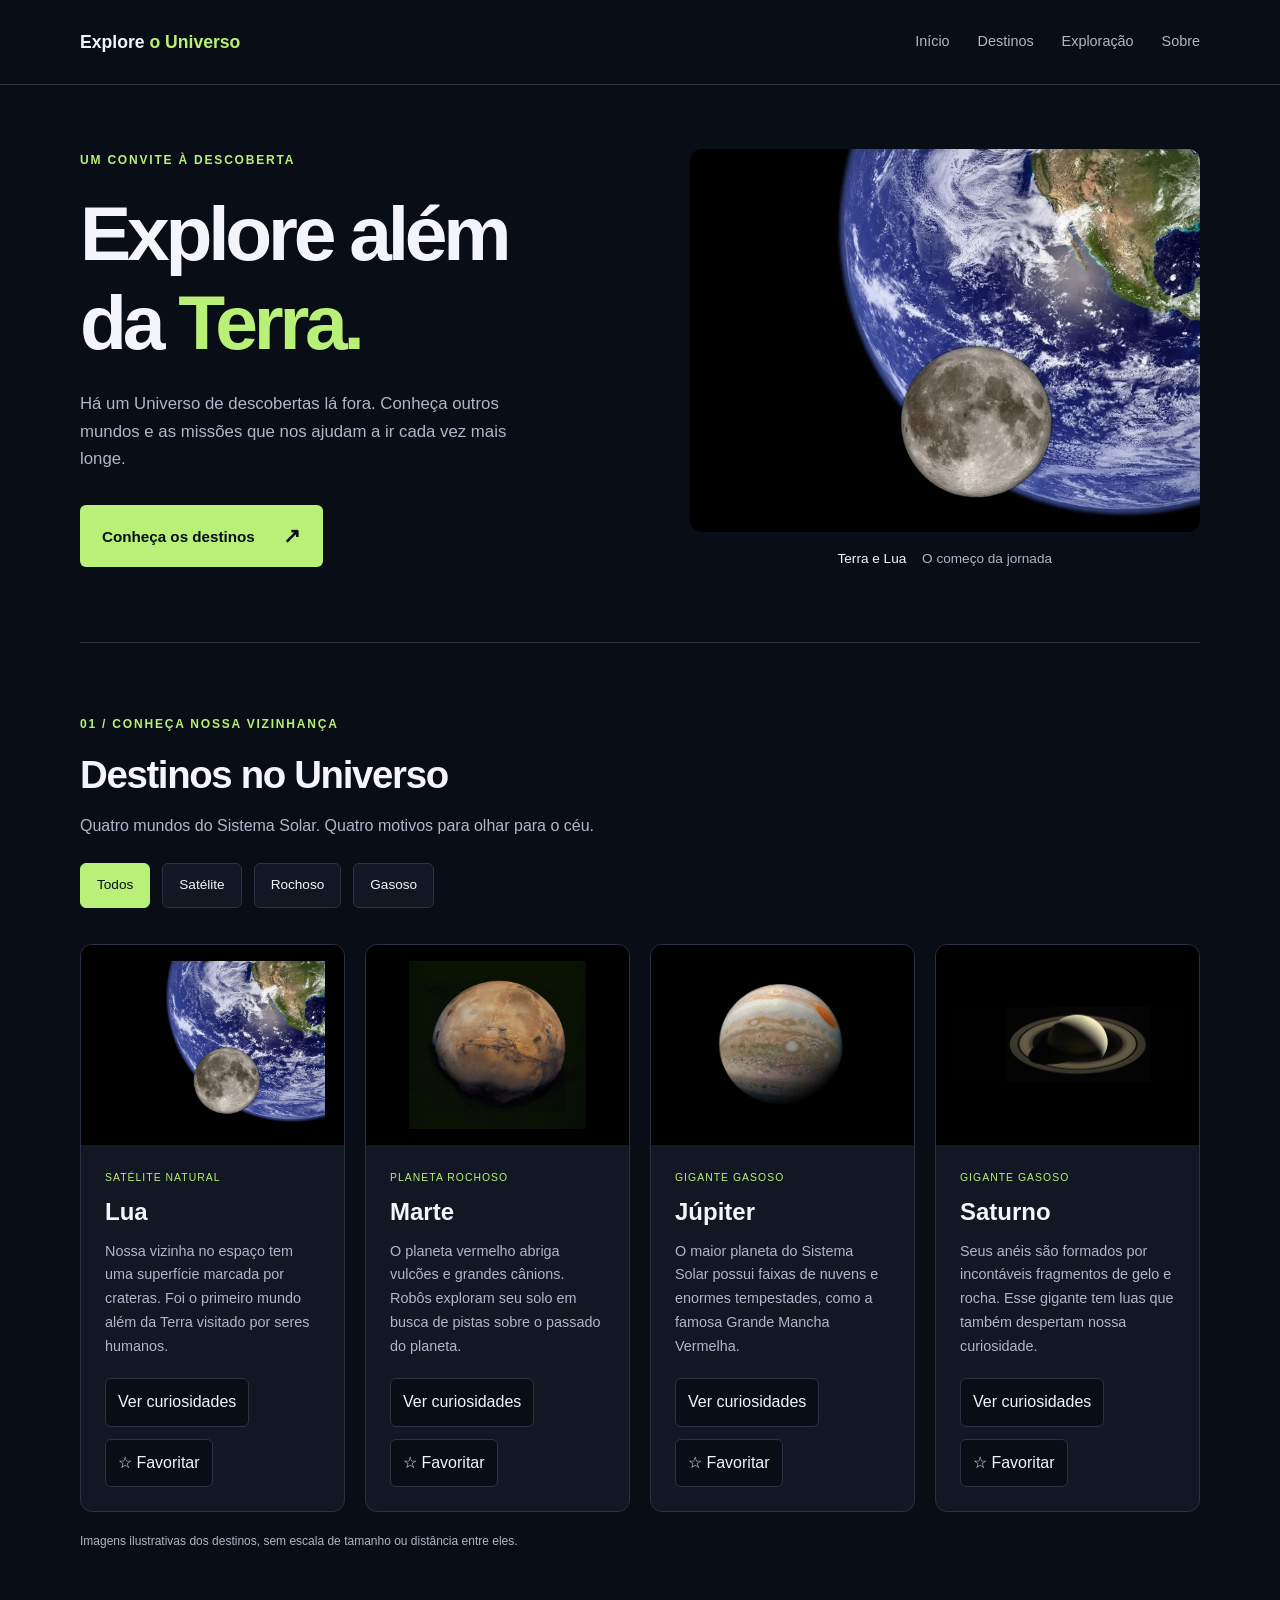
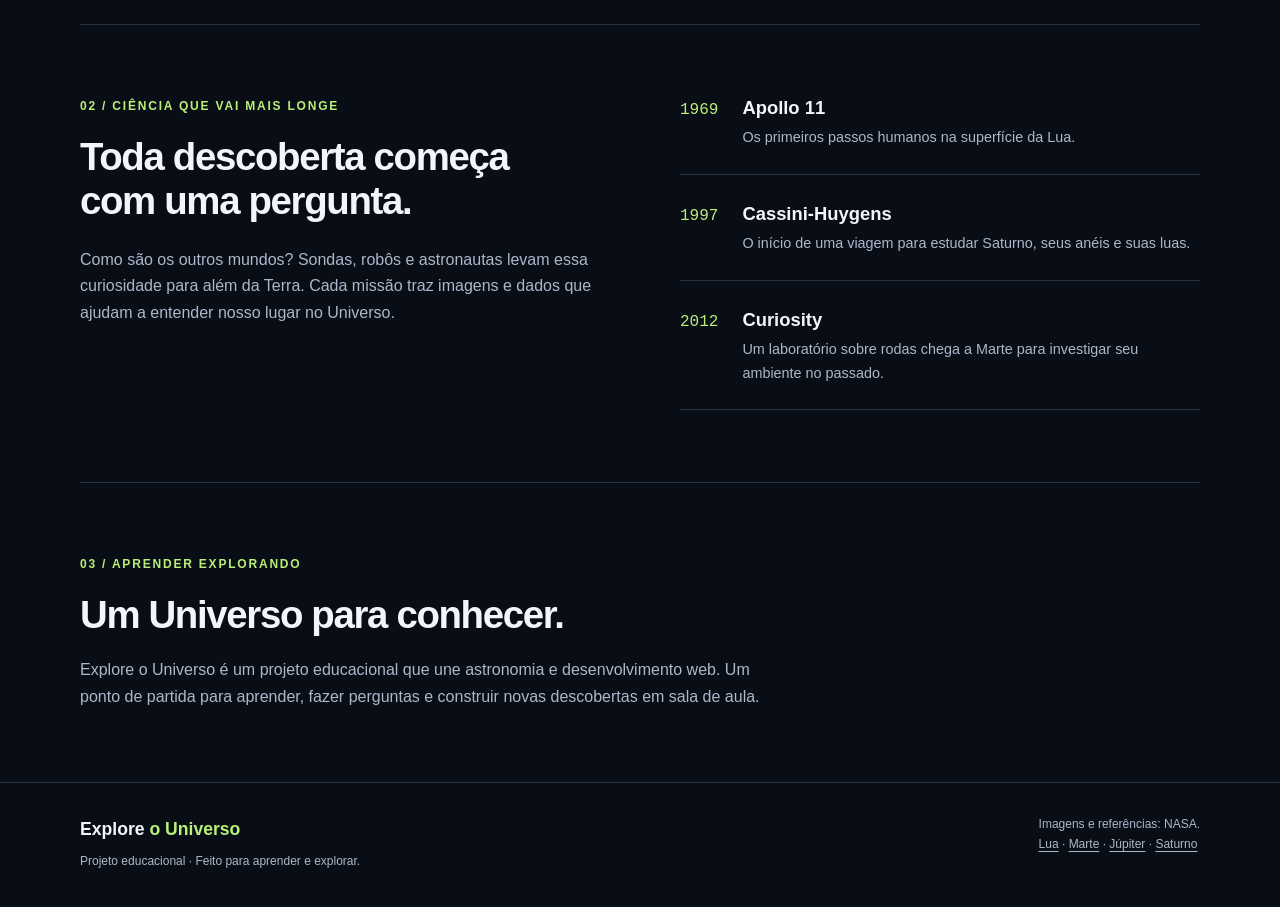
==== versao04/index.html @ 3b654858 "Add files via upload" ====
<!DOCTYPE html>
<html lang="pt-BR">

<head>
  <meta charset="UTF-8">
  <meta name="viewport" content="width=device-width, initial-scale=1.0">
  <meta name="description"
    content="Conheça a Lua, Marte, Júpiter e Saturno e descubra um pouco da história da exploração espacial.">
  <title>Explore o Universo</title>
  <link rel="stylesheet" href="css/estilos.css">
</head>

<body>
  <header class="cabecalho">
    <div class="container cabecalho-conteudo">
      <h1 class="marca"><a href="#inicio">Explore <span>o Universo</span></a></h1>

      <button type="button" class="botao-menu" aria-expanded="false" aria-controls="navegacao-principal">☰ Menu</button>

      <nav aria-label="Navegação principal" id="navegacao-principal" class="navegacao-principal">
        <ul class="menu">
          <li><a href="#inicio">Início</a></li>
          <li><a href="#destinos">Destinos</a></li>
          <li><a href="#exploracao">Exploração</a></li>
          <li><a href="#sobre">Sobre</a></li>
        </ul>
      </nav>
    </div>
  </header>

  <main>
    <section class="destaque container" id="inicio" aria-labelledby="titulo-destaque">
      <div class="destaque-texto">
        <p class="etiqueta">Um convite à descoberta</p>
        <h2 id="titulo-destaque">Explore além<br>da <span>Terra.</span></h2>
        <p class="introducao">Há um Universo de descobertas lá fora. Conheça outros mundos e as missões que nos ajudam a
          ir cada vez mais longe.</p>
        <a class="botao" href="#destinos">Conheça os destinos <span aria-hidden="true">↗</span></a>
      </div>
      <figure class="destaque-imagem">
        <img src="img/lua.webp" alt="Composição mostrando a Lua em primeiro plano e a Terra ao fundo." width="1000"
          height="750">
        <figcaption>Terra e Lua <span>O começo da jornada</span></figcaption>
      </figure>
    </section>

    <section class="destinos secao container" id="destinos" aria-labelledby="titulo-destinos">
      <p class="etiqueta">01 / Conheça nossa vizinhança</p>
      <h2 id="titulo-destinos">Destinos no Universo</h2>
      <p class="descricao-secao">Quatro mundos do Sistema Solar. Quatro motivos para olhar para o céu.</p>

      <!--DIV com o papel/finalidade de um grupo de botões-->
      <!--Usamos o aria-label para descrever/detalhar a finalidade de um grupo de botões-->
      <div class="filtros-destinos" role="group" aria-label="filtrar destinos por categoria">
        <button data-filtro="todos" type="button" class="filtro-ativo" aria-pressed="true">Todos</button>
        <button data-filtro="satélite" type="button" aria-pressed="false">Satélite</button>
        <button  data-filtro="rochoso" type="button" aria-pressed="false">Rochoso</button>
        <button  data-filtro="gasoso" type="button" aria-pressed="false">Gasoso</button>
      </div>
      
      <div class="grade-destinos">
        <article class="card-destino" data-categoria="satélite">
          <img src="img/lua.webp" alt="Lua com áreas claras e escuras, em uma composição com a Terra ao fundo."
            width="760" height="570">
          <div class="card-conteudo">
            <p class="categoria">Satélite natural</p>
            <h3>Lua</h3>
            <p class="descricao-card">Nossa vizinha no espaço tem uma superfície marcada por crateras. Foi o primeiro
              mundo além da Terra visitado por seres humanos.</p>

            <!--Atributos aria
            
            Recursos importantes para sinalizar/avisar ferramentas/tecnologias de acessibilidade sobre diferentes estados dos elementos da página -->

            <div class="acoes-card">

              <button type="button" class="botao-curiosidade" aria-expanded="false" aria-controls="curiosidade-lua">
                Ver curiosidades
              </button>

              <button type="button" class="botao-favorito" aria-pressed="false">
                ☆ Favoritar
              </button>

            </div>

            <p class="curiosidade" id="curiosidade-lua" hidden>
              A Lua leva aproximadamente 27 dias para dar uma volta ao redor da Terra.
            </p>

          </div>
        </article>

        <article class="card-destino" data-categoria="rochoso">
          <img src="img/marte.jpg" alt="Marte visto do espaço, com superfície em tons avermelhados." width="506"
            height="480">
          <div class="card-conteudo">
            <p class="categoria">Planeta rochoso</p>
            <h3>Marte</h3>
            <p class="descricao-card">O planeta vermelho abriga vulcões e grandes cânions. Robôs exploram seu solo em
              busca de pistas sobre o passado do planeta.</p>

            <div class="acoes-card">

              <button type="button" class="botao-curiosidade" aria-expanded="false" aria-controls="curiosidade-marte">
                Ver curiosidades
              </button>

              <button type="button" class="botao-favorito" aria-pressed="false">
                ☆ Favoritar
              </button>

            </div>

            <p class="curiosidade" id="curiosidade-marte" hidden>
              Um dia em Marte dura cerca de 24 horas e 40 minutos.
            </p>

          </div>
        </article>

        <article class="card-destino" data-categoria="gasoso">
          <img src="img/jupiter.jpg" alt="Júpiter com faixas de nuvens e uma grande tempestade oval." width="750"
            height="750">
          <div class="card-conteudo">
            <p class="categoria">Gigante gasoso</p>
            <h3>Júpiter</h3>
            <p class="descricao-card">O maior planeta do Sistema Solar possui faixas de nuvens e enormes tempestades,
              como a famosa Grande Mancha Vermelha.</p>

            <div class="acoes-card">

              <button type="button" class="botao-curiosidade" aria-expanded="false" aria-controls="curiosidade-jupiter">
                Ver curiosidades
              </button>

              <button type="button" class="botao-favorito" aria-pressed="false">
                ☆ Favoritar
              </button>

            </div>

            <p class="curiosidade" id="curiosidade-jupiter" hidden>
              Júpiter leva cerca de 12 anos terrestres para completar uma volta ao redor do Sol.
            </p>

          </div>
        </article>

        <article class="card-destino" data-categoria="gasoso">
          <img src="img/saturno.jpg" alt="Saturno envolvido por seus amplos anéis, contra o fundo escuro do espaço."
            width="960" height="320">
          <div class="card-conteudo">
            <p class="categoria">Gigante gasoso</p>
            <h3>Saturno</h3>
            <p class="descricao-card">Seus anéis são formados por incontáveis fragmentos de gelo e rocha. Esse gigante
              tem luas que também despertam nossa curiosidade.</p>

            <div class="acoes-card">

              <button type="button" class="botao-curiosidade" aria-expanded="false" aria-controls="curiosidade-saturno">
                Ver curiosidades
              </button>

              <button type="button" class="botao-favorito" aria-pressed="false">
                ☆ Favoritar
              </button>

            </div>

            <p class="curiosidade" id="curiosidade-saturno" hidden>
              Saturno leva aproximadamente 29 anos terrestres para completar uma volta ao redor do Sol.
            </p>

          </div>
        </article>
      </div>
      <p class="nota">Imagens ilustrativas dos destinos, sem escala de tamanho ou distância entre eles.</p>
    </section>

    <section class="exploracao secao container" id="exploracao" aria-labelledby="titulo-exploracao">
      <div>
        <p class="etiqueta">02 / Ciência que vai mais longe</p>
        <h2 id="titulo-exploracao">Toda descoberta começa com uma pergunta.</h2>
        <p>Como são os outros mundos? Sondas, robôs e astronautas levam essa curiosidade para além da Terra. Cada missão
          traz imagens e dados que ajudam a entender nosso lugar no Universo.</p>
      </div>
      <ol class="missoes" aria-label="Marcos da exploração espacial">
        <li><span class="ano">1969</span>
          <div>
            <h3>Apollo 11</h3>
            <p>Os primeiros passos humanos na superfície da Lua.</p>
          </div>
        </li>
        <li><span class="ano">1997</span>
          <div>
            <h3>Cassini-Huygens</h3>
            <p>O início de uma viagem para estudar Saturno, seus anéis e suas luas.</p>
          </div>
        </li>
        <li><span class="ano">2012</span>
          <div>
            <h3>Curiosity</h3>
            <p>Um laboratório sobre rodas chega a Marte para investigar seu ambiente no passado.</p>
          </div>
        </li>
      </ol>
    </section>

    <section class="sobre secao container" id="sobre" aria-labelledby="titulo-sobre">
      <p class="etiqueta">03 / Aprender explorando</p>
      <h2 id="titulo-sobre">Um Universo para conhecer.</h2>
      <p>Explore o Universo é um projeto educacional que une astronomia e desenvolvimento web. Um ponto de partida para
        aprender, fazer perguntas e construir novas descobertas em sala de aula.</p>
    </section>
  </main>

  <footer class="rodape">
    <div class="container rodape-conteudo">
      <div>
        <p class="marca">Explore <span>o Universo</span></p>
        <p class="texto-rodape">Projeto educacional · Feito para aprender e explorar.</p>
      </div>
      <p class="creditos">Imagens e referências: NASA.<br>
        <a href="https://science.nasa.gov/moon/">Lua</a> ·
        <a href="https://science.nasa.gov/mars/">Marte</a> ·
        <a href="https://science.nasa.gov/jupiter/">Júpiter</a> ·
        <a href="https://science.nasa.gov/saturn/">Saturno</a>
      </p>
    </div>
  </footer>

  <script src="js/script.js"></script>

</body>

</html>
---- versao04/css/estilos.css ----
/* Mobile First: estilos-base para telas pequenas. */
:root {
  --fundo: #090d16;
  --superficie: #111824;
  --texto: #f3f5fa;
  --texto-suave: #acb8ca;
  --destaque: #b8f078;
  --borda: #293343;
}

html {
  scroll-behavior: smooth;
}

* {
  box-sizing: border-box;
}

body {
  margin: 0;
  background: var(--fundo);
  color: var(--texto);
  font-family: Arial, Helvetica, sans-serif;
  line-height: 1.65;
}

a {
  color: inherit;
}

img {
  display: block;
  max-width: 100%;
  height: auto;
}

h1,
h2,
h3,
p,
figure {
  margin: 0;
}

h1,
h2,
h3 {
  line-height: 1.15;
}

p {
  color: var(--texto-suave);
}

section {
  scroll-margin-top: 120px;
}

.container {
  width: min(1120px, 90%);
  margin-inline: auto;
}

.secao {
  padding-block: 48px;
}

.etiqueta {
  margin-bottom: 18px;
  color: var(--destaque);
  font-size: 0.75rem;
  font-weight: 700;
  letter-spacing: 0.15em;
  text-transform: uppercase;
}

h2 {
  font-size: clamp(1.8rem, 3vw, 2.6rem);
  letter-spacing: -0.035em;
}

.descricao-secao {
  margin-top: 16px;
}

/* Navegação: os links continuam visíveis e quebram de linha no celular. */
.cabecalho {
  position: sticky;
  top: 0;
  z-index: 10;
  border-bottom: 1px solid var(--borda);
  background: var(--fundo);
}

.cabecalho-conteudo {
  display: flex;
  justify-content: space-between;
  align-items: center;
  flex-wrap: wrap;
  gap: 12px;
  padding-block: 20px;
}

.marca {
  color: var(--texto);
  font-size: 1.1rem;
  font-weight: 700;
  text-decoration: none;
}

.marca a {
  text-decoration: none;
}

.marca span {
  color: var(--destaque);
}

/* =====================================================
   V3 — MENU RESPONSIVO
   Adicionar após os estilos da marca, antes de .menu.
   ===================================================== */
.botao-menu {
  padding: 10px 16px;
  min-width: 80px;
  min-height: 44px;
  border: 1px solid var(--destaque);
  border-radius: 6px;
  background: var(--destaque);
  color: var(--fundo);
  font: inherit;
  font-size: 0.85rem;
  font-weight: 700;
  cursor: pointer;
}

.botao-menu:hover {
  background: #d0ffa0;
}

/* V3: a navegação começa fechada e ocupa uma linha própria quando aberta. */
.navegacao-principal {
  display: none;
  flex-basis: 100%;
}

.navegacao-principal.menu-aberto {
  display: block;
}

/* ================= FIM DA V3 — MENU RESPONSIVO ================= */

.menu {
  display: flex;
  flex-wrap: wrap;
  gap: 8px 20px;
  margin: 0;
  padding: 0;
  list-style: none;
}

.menu a {
  display: inline-block;
  padding-block: 6px;
  color: var(--texto-suave);
  font-size: 0.9rem;
  text-decoration: none;
}

.menu a:hover,
.creditos a:hover {
  color: var(--destaque);
}

a:focus-visible,
button:focus-visible {
  outline: 3px solid var(--destaque);
  outline-offset: 5px;
  border-radius: 3px;
}

/* Destaque: a mesma imagem local da Lua também aparece no primeiro card. */
.destaque {
  display: flex;
  flex-direction: column;
  gap: 36px;
  padding-block: 48px;
}

.destaque h2 {
  font-size: clamp(3rem, 6vw, 5.1rem);
  letter-spacing: -0.055em;
}

.destaque h2 span {
  color: var(--destaque);
}

.introducao {
  max-width: 440px;
  margin-top: 24px;
  font-size: 1.05rem;
}

.botao {
  display: inline-flex;
  align-items: center;
  gap: 28px;
  margin-top: 32px;
  padding: 14px 22px;
  border-radius: 6px;
  background: var(--destaque);
  color: var(--fundo);
  font-size: 0.95rem;
  font-weight: 700;
  text-decoration: none;
}

.botao:hover {
  background: #d0ffa0;
}

.botao span {
  font-size: 1.3rem;
}

.destaque-imagem {
  width: 85%;
  max-width: 340px;
  margin-inline: auto;
}

.destaque-imagem img {
  width: 100%;
  border-radius: 12px;
}

.destaque-imagem figcaption {
  margin-top: 16px;
  text-align: center;
  font-size: 0.85rem;
}

.destaque-imagem figcaption span {
  margin-left: 12px;
  color: var(--texto-suave);
}

/* Cards estáticos: uma estrutura igual para os quatro destinos. */
.destinos {
  border-top: 1px solid var(--borda);
}

.filtros-destinos {
  display: flex;
  flex-wrap: wrap;
  gap: 12px;
  margin-top: 24px;
}

.filtros-destinos button {
  padding: 10px 16px;
  min-height: 44px;
  border: 1px solid var(--borda);
  border-radius: 6px;
  background: var(--superficie);
  color: var(--texto);
  font: inherit;
  font-size: 0.85rem;
  cursor: pointer;
}

.filtros-destinos button:hover {
  border-color: var(--destaque);
}

.filtros-destinos .filtro-ativo {
  border-color: var(--destaque);
  background: var(--destaque);
  color: var(--fundo);
}

.grade-destinos {
  display: flex;
  flex-wrap: wrap;
  gap: 20px;
  margin-top: 36px;
}

.card-destino {
  flex: 0 1 100%;
  min-width: 0;
  overflow: hidden;
  border: 1px solid var(--borda);
  border-radius: 12px;
  background: var(--superficie);
}

.card-destino>img {
  width: 100%;
  height: 240px;
  padding: 16px;
  object-fit: contain;
  background: #000;
}

.card-conteudo {
  padding: 24px;
}

.categoria {
  margin-bottom: 12px;
  color: var(--destaque);
  font-size: 0.65rem;
  letter-spacing: 0.1em;
  text-transform: uppercase;
}

.card-conteudo h3 {
  margin-bottom: 14px;
  font-size: 1.5rem;
}

.descricao-card,
.curiosidade {
  font-size: 0.9rem;
}

.acoes-card {
  display: flex;
  flex-wrap: wrap;
  gap: 12px;
  margin-top: 20px;
}

.acoes-card button {
  padding: 10px 12px;
  min-height: 44px;
  border: solid 1px var(--borda);
  border-radius: 6px;
  background: var(--fundo);
  color: var(--texto);
  font-size: 0.85rem;
  cursor: pointer;
  font: inherit;
}

.acoes-card button:hover {
  background: var(--borda);
}

.curiosidade {
  margin-top: 20px;
  padding-top: 20px;
  border-top: 1px solid var(--borda);
}

.card-destino.favoritado {
  border-color: var(--destaque);
}

.favoritado .botao-favorito {
  border-color: var(--destaque);
  background: var(--fundo);
  color: var(--destaque);
}

.nota {
  margin-top: 20px;
  font-size: 0.75rem;
}

/* Conteúdo introdutório e marcos das missões. */
.exploracao {
  display: flex;
  flex-direction: column;
  gap: 36px;
  border-top: 1px solid var(--borda);
}

.exploracao h2 {
  max-width: 450px;
  margin-bottom: 24px;
}

.missoes {
  display: flex;
  flex-direction: column;
  gap: 28px;
  margin: 0;
  padding: 0;
  list-style: none;
}

.missoes li {
  display: flex;
  align-items: baseline;
  gap: 24px;
  border-bottom: 1px solid var(--borda);
  padding-bottom: 24px;
}

.ano {
  color: var(--destaque);
  font-family: monospace;
  font-size: 1rem;
}

.missoes h3 {
  margin-bottom: 8px;
  font-size: 1.15rem;
}

.missoes p {
  font-size: 0.9rem;
}

.sobre {
  border-top: 1px solid var(--borda);
}

.sobre>p:last-child {
  max-width: 710px;
  margin-top: 20px;
}

.rodape {
  border-top: 1px solid var(--borda);
  padding-block: 32px;
}

.rodape-conteudo {
  display: flex;
  justify-content: space-between;
  flex-wrap: wrap;
  gap: 24px;
}

.texto-rodape,
.creditos {
  font-size: 0.75rem;
}

.rodape .marca {
  margin-bottom: 8px;
}

.creditos a {
  text-underline-offset: 3px;
}

/* Tablet: duas colunas, descontando o espaço entre os cards. */
@media (min-width: 600px) {
  .cabecalho-conteudo {
    gap: 20px;
    padding-block: 24px;
  }

  .menu {
    gap: 12px 28px;
  }

  .secao {
    padding-block: 72px;
  }

  .destaque {
    flex-direction: row;
    align-items: center;
    gap: 24px;
    padding-block: 64px 72px;
  }

  .destaque-texto {
    flex: 1.1;
    min-width: 0;
  }

  .destaque-imagem {
    flex: 1;
    min-width: 0;
    width: auto;
    max-width: none;
    margin-inline: 0;
  }

  .card-destino {
    flex-basis: calc((100% - 20px) / 2);
  }

  .card-destino>img {
    height: 200px;
  }

  .exploracao {
    flex-direction: row;
  }

  .exploracao>div,
  .exploracao>.missoes {
    flex: 1;
    min-width: 0;
  }
}

/* Computador: quatro cards por linha e mais espaço entre os blocos. */
@media (min-width: 951px) {

  /* =====================================================
 V3 — MENU RESPONSIVO — COMPUTADOR
 Adicionar no início da media query (breakpoint) de 951px.
 ===================================================== */
  .botao-menu {
    display: none;
  }

  .navegacao-principal {
    display: block;
    flex-basis: auto;
  }

  /* ================= FIM DA V3 — COMPUTADOR ================= */

  .card-destino {
    flex-basis: calc((100% - 60px) / 4);
  }

  .destaque {
    gap: 48px;
  }

  .exploracao {
    gap: 80px;
  }
}


/* Acessibilidade: respeita a preferência do usuário por menos movimento. */
@media (prefers-reduced-motion: reduce) {
  html {
    scroll-behavior: auto;
  }
}
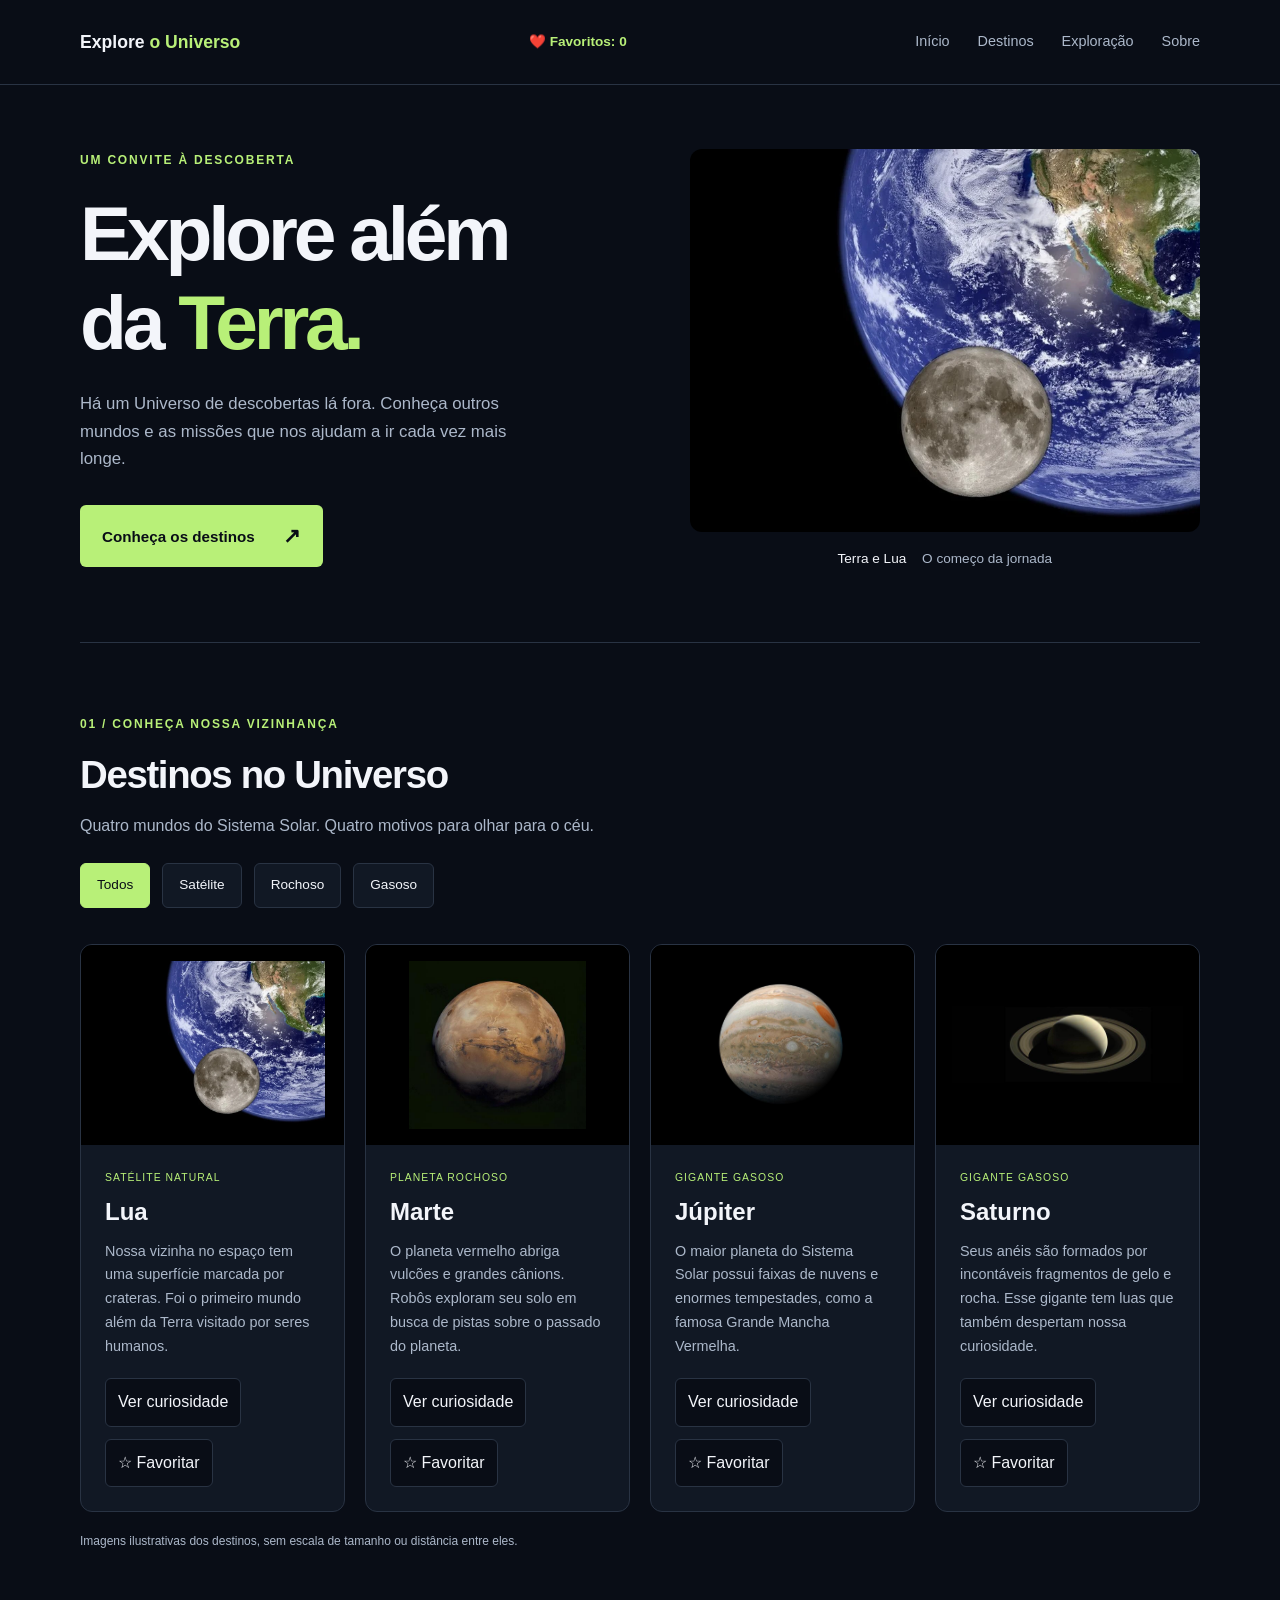
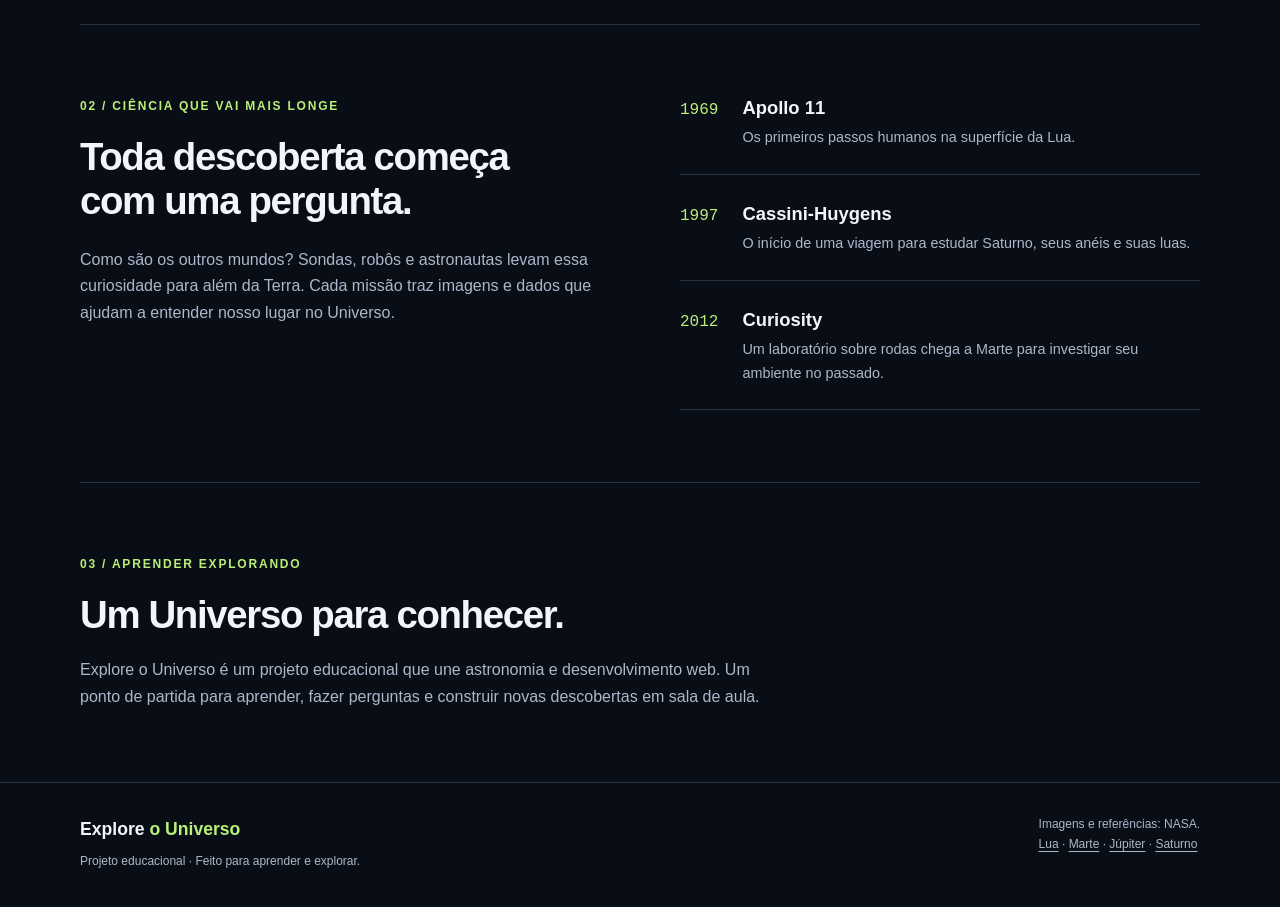
==== commit 7f692f06: "Add files via upload" ====
--- a/versao04/index.html
+++ b/versao04/index.html
@@ -1,6 +1,6 @@
 <!DOCTYPE html>
 <html lang="pt-BR">
-
+ 
 <head>
   <meta charset="UTF-8">
   <meta name="viewport" content="width=device-width, initial-scale=1.0">
@@ -9,14 +9,18 @@
   <title>Explore o Universo</title>
   <link rel="stylesheet" href="css/estilos.css">
 </head>
-
+ 
 <body>
   <header class="cabecalho">
     <div class="container cabecalho-conteudo">
       <h1 class="marca"><a href="#inicio">Explore <span>o Universo</span></a></h1>
-
-      <button type="button" class="botao-menu" aria-expanded="false" aria-controls="navegacao-principal">☰ Menu</button>
-
+ 
+      <p class="contador-favoritos">
+        ❤️ Favoritos: <span id="quantidade-favoritos"> 0 </span>
+      </p>
+ 
+      <button type="button" class="botao-menu" aria-expanded="false" aria-controls="navegaçao-principal">☰ Menu</button>
+ 
       <nav aria-label="Navegação principal" id="navegacao-principal" class="navegacao-principal">
         <ul class="menu">
           <li><a href="#inicio">Início</a></li>
@@ -27,7 +31,7 @@
       </nav>
     </div>
   </header>
-
+ 
   <main>
     <section class="destaque container" id="inicio" aria-labelledby="titulo-destaque">
       <div class="destaque-texto">
@@ -43,23 +47,30 @@
         <figcaption>Terra e Lua <span>O começo da jornada</span></figcaption>
       </figure>
     </section>
-
+ 
     <section class="destinos secao container" id="destinos" aria-labelledby="titulo-destinos">
       <p class="etiqueta">01 / Conheça nossa vizinhança</p>
       <h2 id="titulo-destinos">Destinos no Universo</h2>
       <p class="descricao-secao">Quatro mundos do Sistema Solar. Quatro motivos para olhar para o céu.</p>
-
-      <!--DIV com o papel/finalidade de um grupo de botões-->
-      <!--Usamos o aria-label para descrever/detalhar a finalidade de um grupo de botões-->
-      <div class="filtros-destinos" role="group" aria-label="filtrar destinos por categoria">
-        <button data-filtro="todos" type="button" class="filtro-ativo" aria-pressed="true">Todos</button>
-        <button data-filtro="satélite" type="button" aria-pressed="false">Satélite</button>
-        <button  data-filtro="rochoso" type="button" aria-pressed="false">Rochoso</button>
-        <button  data-filtro="gasoso" type="button" aria-pressed="false">Gasoso</button>
-      </div>
-      
+ 
+      <!-- DIV com o papel/finalidade de um grupo de botões -->
+       <!-- Usamos o arial-label para descrever/detalhar a finalidade desse grupo de botões -->
+        <!--  -->
+ 
+      <div class="filtros-destinos" role="group" aria-label="Filtrar destinos por categoria">
+ 
+        <button data-filtro="Todos" type="button" class="filtro-ativo" aria-pressed="true">Todos</button>
+ 
+        <button data-filtro="satelite" type="button" aria-pressed="false">Satélite</button>
+ 
+        <button data-filtro="rochoso" type="button" aria-pressed="false">Rochoso</button>
+ 
+        <button data-filtro="gasoso" type="button" aria-pressed="false">Gasoso</button>
+ 
+      </div>
+ 
       <div class="grade-destinos">
-        <article class="card-destino" data-categoria="satélite">
+        <article class="card-destino" data-categoria="satelite">
           <img src="img/lua.webp" alt="Lua com áreas claras e escuras, em uma composição com a Terra ao fundo."
             width="760" height="570">
           <div class="card-conteudo">
@@ -67,30 +78,29 @@
             <h3>Lua</h3>
             <p class="descricao-card">Nossa vizinha no espaço tem uma superfície marcada por crateras. Foi o primeiro
               mundo além da Terra visitado por seres humanos.</p>
-
-            <!--Atributos aria
-            
-            Recursos importantes para sinalizar/avisar ferramentas/tecnologias de acessibilidade sobre diferentes estados dos elementos da página -->
-
-            <div class="acoes-card">
-
+ 
+            <!-- Atributos aria-*
+            Recursos importantes para sinalizar/avisar ferramentas/tecnologias de acessibilidade sobre diferentes estados dos elementos da página. -->
+ 
+ 
+            <div class="acoes-card">
+ 
               <button type="button" class="botao-curiosidade" aria-expanded="false" aria-controls="curiosidade-lua">
-                Ver curiosidades
-              </button>
-
-              <button type="button" class="botao-favorito" aria-pressed="false">
-                ☆ Favoritar
-              </button>
-
-            </div>
-
-            <p class="curiosidade" id="curiosidade-lua" hidden>
-              A Lua leva aproximadamente 27 dias para dar uma volta ao redor da Terra.
-            </p>
-
-          </div>
-        </article>
-
+                Ver curiosidade
+              </button>
+ 
+              <button type="button" class="botao-favorito" aria-pressed="false">
+                ☆ Favoritar
+              </button>
+            </div>
+ 
+            <p class="curiosidade" id="curiosidade-lua" hidden>A Lua leva aproximadamente 27 dias para dar uma volta ao redor
+              da Terra.
+            </p>
+ 
+          </div>
+        </article>
+ 
         <article class="card-destino" data-categoria="rochoso">
           <img src="img/marte.jpg" alt="Marte visto do espaço, com superfície em tons avermelhados." width="506"
             height="480">
@@ -99,26 +109,24 @@
             <h3>Marte</h3>
             <p class="descricao-card">O planeta vermelho abriga vulcões e grandes cânions. Robôs exploram seu solo em
               busca de pistas sobre o passado do planeta.</p>
-
-            <div class="acoes-card">
-
+ 
+            <div class="acoes-card">
+ 
               <button type="button" class="botao-curiosidade" aria-expanded="false" aria-controls="curiosidade-marte">
-                Ver curiosidades
-              </button>
-
-              <button type="button" class="botao-favorito" aria-pressed="false">
-                ☆ Favoritar
-              </button>
-
-            </div>
-
-            <p class="curiosidade" id="curiosidade-marte" hidden>
-              Um dia em Marte dura cerca de 24 horas e 40 minutos.
-            </p>
-
-          </div>
-        </article>
-
+                Ver curiosidade
+              </button>
+ 
+              <button type="button" class="botao-favorito" aria-pressed="false">
+                ☆ Favoritar
+              </button>
+            </div>
+ 
+            <p class="curiosidade" id="curiosidade-marte" hidden>Um dia em Marte dura cerca de 24 horas e 40 minutos.
+            </p>
+ 
+          </div>
+        </article>
+ 
         <article class="card-destino" data-categoria="gasoso">
           <img src="img/jupiter.jpg" alt="Júpiter com faixas de nuvens e uma grande tempestade oval." width="750"
             height="750">
@@ -127,26 +135,25 @@
             <h3>Júpiter</h3>
             <p class="descricao-card">O maior planeta do Sistema Solar possui faixas de nuvens e enormes tempestades,
               como a famosa Grande Mancha Vermelha.</p>
-
-            <div class="acoes-card">
-
+ 
+            <div class="acoes-card">
+ 
               <button type="button" class="botao-curiosidade" aria-expanded="false" aria-controls="curiosidade-jupiter">
-                Ver curiosidades
-              </button>
-
-              <button type="button" class="botao-favorito" aria-pressed="false">
-                ☆ Favoritar
-              </button>
-
-            </div>
-
-            <p class="curiosidade" id="curiosidade-jupiter" hidden>
-              Júpiter leva cerca de 12 anos terrestres para completar uma volta ao redor do Sol.
-            </p>
-
-          </div>
-        </article>
-
+                Ver curiosidade
+              </button>
+ 
+              <button type="button" class="botao-favorito" aria-pressed="false">
+                ☆ Favoritar
+              </button>
+            </div>
+ 
+            <p class="curiosidade" id="curiosidade-jupiter" hidden>Júpiter leva cerca de 12 anos terrestres para completar uma volta ao redor do
+              Sol.
+            </p>
+ 
+          </div>
+        </article>
+ 
         <article class="card-destino" data-categoria="gasoso">
           <img src="img/saturno.jpg" alt="Saturno envolvido por seus amplos anéis, contra o fundo escuro do espaço."
             width="960" height="320">
@@ -155,29 +162,28 @@
             <h3>Saturno</h3>
             <p class="descricao-card">Seus anéis são formados por incontáveis fragmentos de gelo e rocha. Esse gigante
               tem luas que também despertam nossa curiosidade.</p>
-
-            <div class="acoes-card">
-
-              <button type="button" class="botao-curiosidade" aria-expanded="false" aria-controls="curiosidade-saturno">
-                Ver curiosidades
-              </button>
-
-              <button type="button" class="botao-favorito" aria-pressed="false">
-                ☆ Favoritar
-              </button>
-
-            </div>
-
-            <p class="curiosidade" id="curiosidade-saturno" hidden>
-              Saturno leva aproximadamente 29 anos terrestres para completar uma volta ao redor do Sol.
-            </p>
-
+ 
+            <div class="acoes-card">
+ 
+              <button type="button" class="botao-curiosidade" aria-expanded="false" aria-controls="curiosidade-jupiter">
+                Ver curiosidade
+              </button>
+ 
+              <button type="button" class="botao-favorito" aria-pressed="false">
+                ☆ Favoritar
+              </button>
+            </div>
+ 
+            <p class="curiosidade" id="curiosidade-saturno" hidden>Saturno leva aproximadamente 29 anos terrestres para completar uma volta ao
+              redor do Sol.
+            </p>
+ 
           </div>
         </article>
       </div>
       <p class="nota">Imagens ilustrativas dos destinos, sem escala de tamanho ou distância entre eles.</p>
     </section>
-
+ 
     <section class="exploracao secao container" id="exploracao" aria-labelledby="titulo-exploracao">
       <div>
         <p class="etiqueta">02 / Ciência que vai mais longe</p>
@@ -206,7 +212,7 @@
         </li>
       </ol>
     </section>
-
+ 
     <section class="sobre secao container" id="sobre" aria-labelledby="titulo-sobre">
       <p class="etiqueta">03 / Aprender explorando</p>
       <h2 id="titulo-sobre">Um Universo para conhecer.</h2>
@@ -214,7 +220,7 @@
         aprender, fazer perguntas e construir novas descobertas em sala de aula.</p>
     </section>
   </main>
-
+ 
   <footer class="rodape">
     <div class="container rodape-conteudo">
       <div>
@@ -229,9 +235,10 @@
       </p>
     </div>
   </footer>
-
+ 
   <script src="js/script.js"></script>
-
+ 
+ 
 </body>
-
+ 
 </html>
--- a/versao04/css/estilos.css
+++ b/versao04/css/estilos.css
@@ -7,15 +7,15 @@
   --destaque: #b8f078;
   --borda: #293343;
 }
-
+ 
 html {
   scroll-behavior: smooth;
 }
-
+ 
 * {
   box-sizing: border-box;
 }
-
+ 
 body {
   margin: 0;
   background: var(--fundo);
@@ -23,17 +23,17 @@
   font-family: Arial, Helvetica, sans-serif;
   line-height: 1.65;
 }
-
+ 
 a {
   color: inherit;
 }
-
+ 
 img {
   display: block;
   max-width: 100%;
   height: auto;
 }
-
+ 
 h1,
 h2,
 h3,
@@ -41,30 +41,30 @@
 figure {
   margin: 0;
 }
-
+ 
 h1,
 h2,
 h3 {
   line-height: 1.15;
 }
-
+ 
 p {
   color: var(--texto-suave);
 }
-
+ 
 section {
   scroll-margin-top: 120px;
 }
-
+ 
 .container {
   width: min(1120px, 90%);
   margin-inline: auto;
 }
-
+ 
 .secao {
   padding-block: 48px;
 }
-
+ 
 .etiqueta {
   margin-bottom: 18px;
   color: var(--destaque);
@@ -73,16 +73,16 @@
   letter-spacing: 0.15em;
   text-transform: uppercase;
 }
-
+ 
 h2 {
   font-size: clamp(1.8rem, 3vw, 2.6rem);
   letter-spacing: -0.035em;
 }
-
+ 
 .descricao-secao {
   margin-top: 16px;
 }
-
+ 
 /* Navegação: os links continuam visíveis e quebram de linha no celular. */
 .cabecalho {
   position: sticky;
@@ -91,7 +91,7 @@
   border-bottom: 1px solid var(--borda);
   background: var(--fundo);
 }
-
+ 
 .cabecalho-conteudo {
   display: flex;
   justify-content: space-between;
@@ -100,22 +100,38 @@
   gap: 12px;
   padding-block: 20px;
 }
-
+ 
 .marca {
   color: var(--texto);
   font-size: 1.1rem;
   font-weight: 700;
   text-decoration: none;
 }
-
+ 
 .marca a {
   text-decoration: none;
 }
-
+ 
 .marca span {
   color: var(--destaque);
 }
-
+ 
+/* =====================================================
+   V4 — CONTADOR DE FAVORITOS NO CABEÇALHO
+   Colocar APÓS .marca span, antes dos estilos do menu.
+   Em telas pequenas, o contador ocupa uma linha própria.
+   ===================================================== */
+.contador-favoritos {
+  color: var(--destaque);
+  font-size: 0.85rem;
+  font-weight: 700;
+}
+ 
+/* V4: quando aberta, a navegação aparece após o contador. */
+.cabecalho-conteudo .navegacao-principal {
+  order: 2;
+}
+ 
 /* =====================================================
    V3 — MENU RESPONSIVO
    Adicionar após os estilos da marca, antes de .menu.
@@ -133,23 +149,23 @@
   font-weight: 700;
   cursor: pointer;
 }
-
+ 
 .botao-menu:hover {
   background: #d0ffa0;
 }
-
+ 
 /* V3: a navegação começa fechada e ocupa uma linha própria quando aberta. */
 .navegacao-principal {
   display: none;
   flex-basis: 100%;
 }
-
+ 
 .navegacao-principal.menu-aberto {
   display: block;
 }
-
+ 
 /* ================= FIM DA V3 — MENU RESPONSIVO ================= */
-
+ 
 .menu {
   display: flex;
   flex-wrap: wrap;
@@ -158,7 +174,7 @@
   padding: 0;
   list-style: none;
 }
-
+ 
 .menu a {
   display: inline-block;
   padding-block: 6px;
@@ -166,19 +182,22 @@
   font-size: 0.9rem;
   text-decoration: none;
 }
-
+ 
 .menu a:hover,
 .creditos a:hover {
   color: var(--destaque);
 }
-
+ 
 a:focus-visible,
 button:focus-visible {
   outline: 3px solid var(--destaque);
   outline-offset: 5px;
   border-radius: 3px;
 }
-
+ 
+ 
+ 
+ 
 /* Destaque: a mesma imagem local da Lua também aparece no primeiro card. */
 .destaque {
   display: flex;
@@ -186,22 +205,22 @@
   gap: 36px;
   padding-block: 48px;
 }
-
+ 
 .destaque h2 {
   font-size: clamp(3rem, 6vw, 5.1rem);
   letter-spacing: -0.055em;
 }
-
+ 
 .destaque h2 span {
   color: var(--destaque);
 }
-
+ 
 .introducao {
   max-width: 440px;
   margin-top: 24px;
   font-size: 1.05rem;
 }
-
+ 
 .botao {
   display: inline-flex;
   align-items: center;
@@ -215,49 +234,49 @@
   font-weight: 700;
   text-decoration: none;
 }
-
+ 
 .botao:hover {
   background: #d0ffa0;
 }
-
+ 
 .botao span {
   font-size: 1.3rem;
 }
-
+ 
 .destaque-imagem {
   width: 85%;
   max-width: 340px;
   margin-inline: auto;
 }
-
+ 
 .destaque-imagem img {
   width: 100%;
   border-radius: 12px;
 }
-
+ 
 .destaque-imagem figcaption {
   margin-top: 16px;
   text-align: center;
   font-size: 0.85rem;
 }
-
+ 
 .destaque-imagem figcaption span {
   margin-left: 12px;
   color: var(--texto-suave);
 }
-
+ 
 /* Cards estáticos: uma estrutura igual para os quatro destinos. */
 .destinos {
   border-top: 1px solid var(--borda);
 }
-
+ 
 .filtros-destinos {
   display: flex;
   flex-wrap: wrap;
   gap: 12px;
   margin-top: 24px;
 }
-
+ 
 .filtros-destinos button {
   padding: 10px 16px;
   min-height: 44px;
@@ -269,24 +288,24 @@
   font-size: 0.85rem;
   cursor: pointer;
 }
-
+ 
 .filtros-destinos button:hover {
   border-color: var(--destaque);
 }
-
+ 
 .filtros-destinos .filtro-ativo {
   border-color: var(--destaque);
   background: var(--destaque);
   color: var(--fundo);
 }
-
+ 
 .grade-destinos {
   display: flex;
   flex-wrap: wrap;
   gap: 20px;
   margin-top: 36px;
 }
-
+ 
 .card-destino {
   flex: 0 1 100%;
   min-width: 0;
@@ -295,7 +314,7 @@
   border-radius: 12px;
   background: var(--superficie);
 }
-
+ 
 .card-destino>img {
   width: 100%;
   height: 240px;
@@ -303,11 +322,11 @@
   object-fit: contain;
   background: #000;
 }
-
+ 
 .card-conteudo {
   padding: 24px;
 }
-
+ 
 .categoria {
   margin-bottom: 12px;
   color: var(--destaque);
@@ -315,61 +334,61 @@
   letter-spacing: 0.1em;
   text-transform: uppercase;
 }
-
+ 
 .card-conteudo h3 {
   margin-bottom: 14px;
   font-size: 1.5rem;
 }
-
+ 
 .descricao-card,
 .curiosidade {
   font-size: 0.9rem;
 }
-
+ 
 .acoes-card {
   display: flex;
   flex-wrap: wrap;
   gap: 12px;
   margin-top: 20px;
 }
-
+ 
 .acoes-card button {
   padding: 10px 12px;
   min-height: 44px;
   border: solid 1px var(--borda);
   border-radius: 6px;
-  background: var(--fundo);
+  background-color: var(--fundo);
   color: var(--texto);
   font-size: 0.85rem;
   cursor: pointer;
   font: inherit;
 }
-
+ 
 .acoes-card button:hover {
-  background: var(--borda);
-}
-
+  background-color: var(--borda);
+}
+ 
 .curiosidade {
   margin-top: 20px;
   padding-top: 20px;
   border-top: 1px solid var(--borda);
 }
-
+ 
 .card-destino.favoritado {
   border-color: var(--destaque);
 }
-
+ 
 .favoritado .botao-favorito {
   border-color: var(--destaque);
   background: var(--fundo);
   color: var(--destaque);
 }
-
+ 
 .nota {
   margin-top: 20px;
   font-size: 0.75rem;
 }
-
+ 
 /* Conteúdo introdutório e marcos das missões. */
 .exploracao {
   display: flex;
@@ -377,12 +396,12 @@
   gap: 36px;
   border-top: 1px solid var(--borda);
 }
-
+ 
 .exploracao h2 {
   max-width: 450px;
   margin-bottom: 24px;
 }
-
+ 
 .missoes {
   display: flex;
   flex-direction: column;
@@ -391,7 +410,7 @@
   padding: 0;
   list-style: none;
 }
-
+ 
 .missoes li {
   display: flex;
   align-items: baseline;
@@ -399,83 +418,83 @@
   border-bottom: 1px solid var(--borda);
   padding-bottom: 24px;
 }
-
+ 
 .ano {
   color: var(--destaque);
   font-family: monospace;
   font-size: 1rem;
 }
-
+ 
 .missoes h3 {
   margin-bottom: 8px;
   font-size: 1.15rem;
 }
-
+ 
 .missoes p {
   font-size: 0.9rem;
 }
-
+ 
 .sobre {
   border-top: 1px solid var(--borda);
 }
-
+ 
 .sobre>p:last-child {
   max-width: 710px;
   margin-top: 20px;
 }
-
+ 
 .rodape {
   border-top: 1px solid var(--borda);
   padding-block: 32px;
 }
-
+ 
 .rodape-conteudo {
   display: flex;
   justify-content: space-between;
   flex-wrap: wrap;
   gap: 24px;
 }
-
+ 
 .texto-rodape,
 .creditos {
   font-size: 0.75rem;
 }
-
+ 
 .rodape .marca {
   margin-bottom: 8px;
 }
-
+ 
 .creditos a {
   text-underline-offset: 3px;
 }
-
+ 
 /* Tablet: duas colunas, descontando o espaço entre os cards. */
 @media (min-width: 600px) {
   .cabecalho-conteudo {
     gap: 20px;
     padding-block: 24px;
   }
-
+ 
   .menu {
     gap: 12px 28px;
   }
-
+ 
   .secao {
     padding-block: 72px;
   }
-
+ 
   .destaque {
     flex-direction: row;
     align-items: center;
     gap: 24px;
     padding-block: 64px 72px;
   }
-
+ 
   .destaque-texto {
     flex: 1.1;
     min-width: 0;
   }
-
+ 
   .destaque-imagem {
     flex: 1;
     min-width: 0;
@@ -483,58 +502,73 @@
     max-width: none;
     margin-inline: 0;
   }
-
+ 
   .card-destino {
     flex-basis: calc((100% - 20px) / 2);
   }
-
+ 
   .card-destino>img {
     height: 200px;
   }
-
+ 
   .exploracao {
     flex-direction: row;
   }
-
+ 
   .exploracao>div,
   .exploracao>.missoes {
     flex: 1;
     min-width: 0;
   }
 }
-
+ 
 /* Computador: quatro cards por linha e mais espaço entre os blocos. */
 @media (min-width: 951px) {
-
+ 
+  /* =====================================================
+   V4 — CONTADOR NO CABEÇALHO — COMPUTADOR
+   Colocar no início da Media Query de 951px, antes dos estilos do menu responsivo da V3.
+   Na tela maior, o contador fica entre a marca e a navegação.
+   ===================================================== */
+.contador-favoritos {
+  flex-basis: auto;
+  order: 0;
+}
+.cabecalho-conteudo .navegacao-principal {
+  order: 0;
+}
+/* ================= FIM DA V4 — COMPUTADOR ================= */
+ 
   /* =====================================================
  V3 — MENU RESPONSIVO — COMPUTADOR
  Adicionar no início da media query (breakpoint) de 951px.
  ===================================================== */
+ 
   .botao-menu {
     display: none;
   }
-
+ 
   .navegacao-principal {
     display: block;
     flex-basis: auto;
   }
-
+ 
   /* ================= FIM DA V3 — COMPUTADOR ================= */
-
+ 
   .card-destino {
     flex-basis: calc((100% - 60px) / 4);
   }
-
+ 
   .destaque {
     gap: 48px;
   }
-
+ 
   .exploracao {
     gap: 80px;
   }
 }
-
-
+ 
+ 
 /* Acessibilidade: respeita a preferência do usuário por menos movimento. */
 @media (prefers-reduced-motion: reduce) {
   html {
